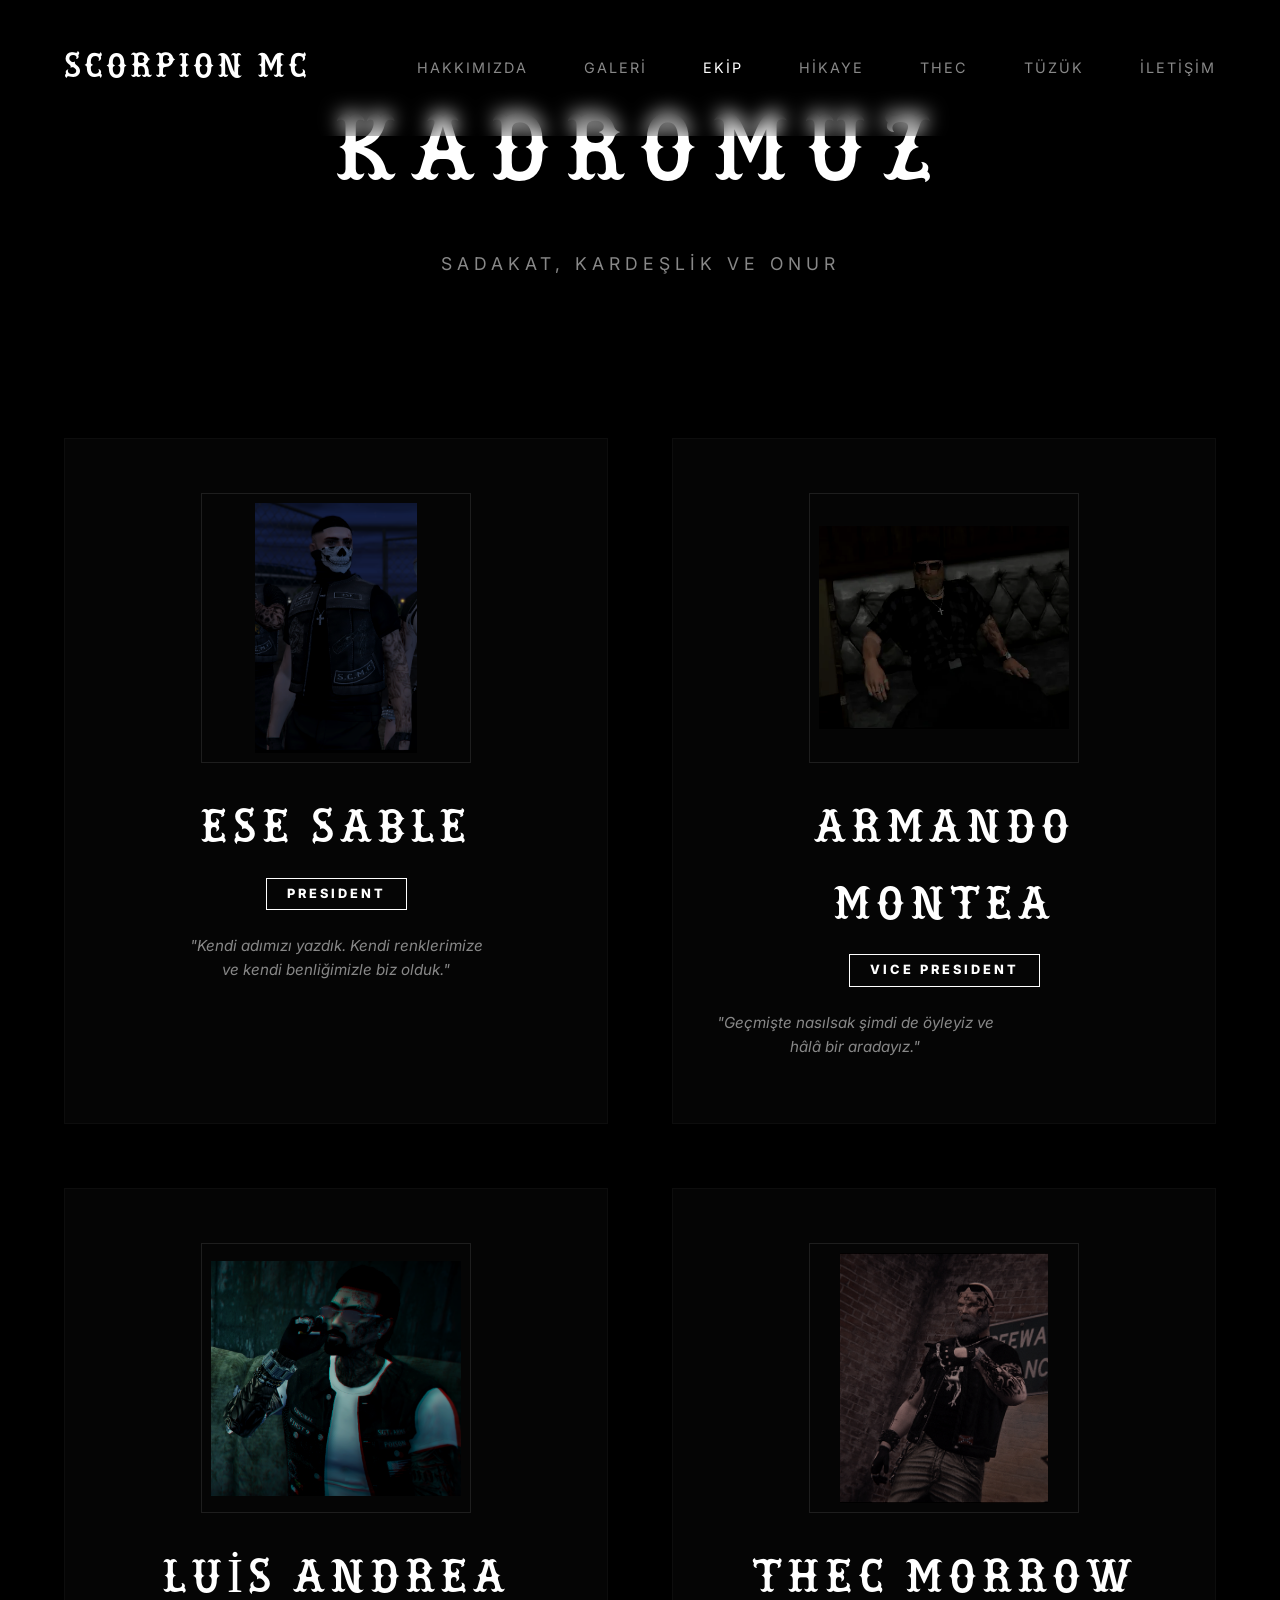
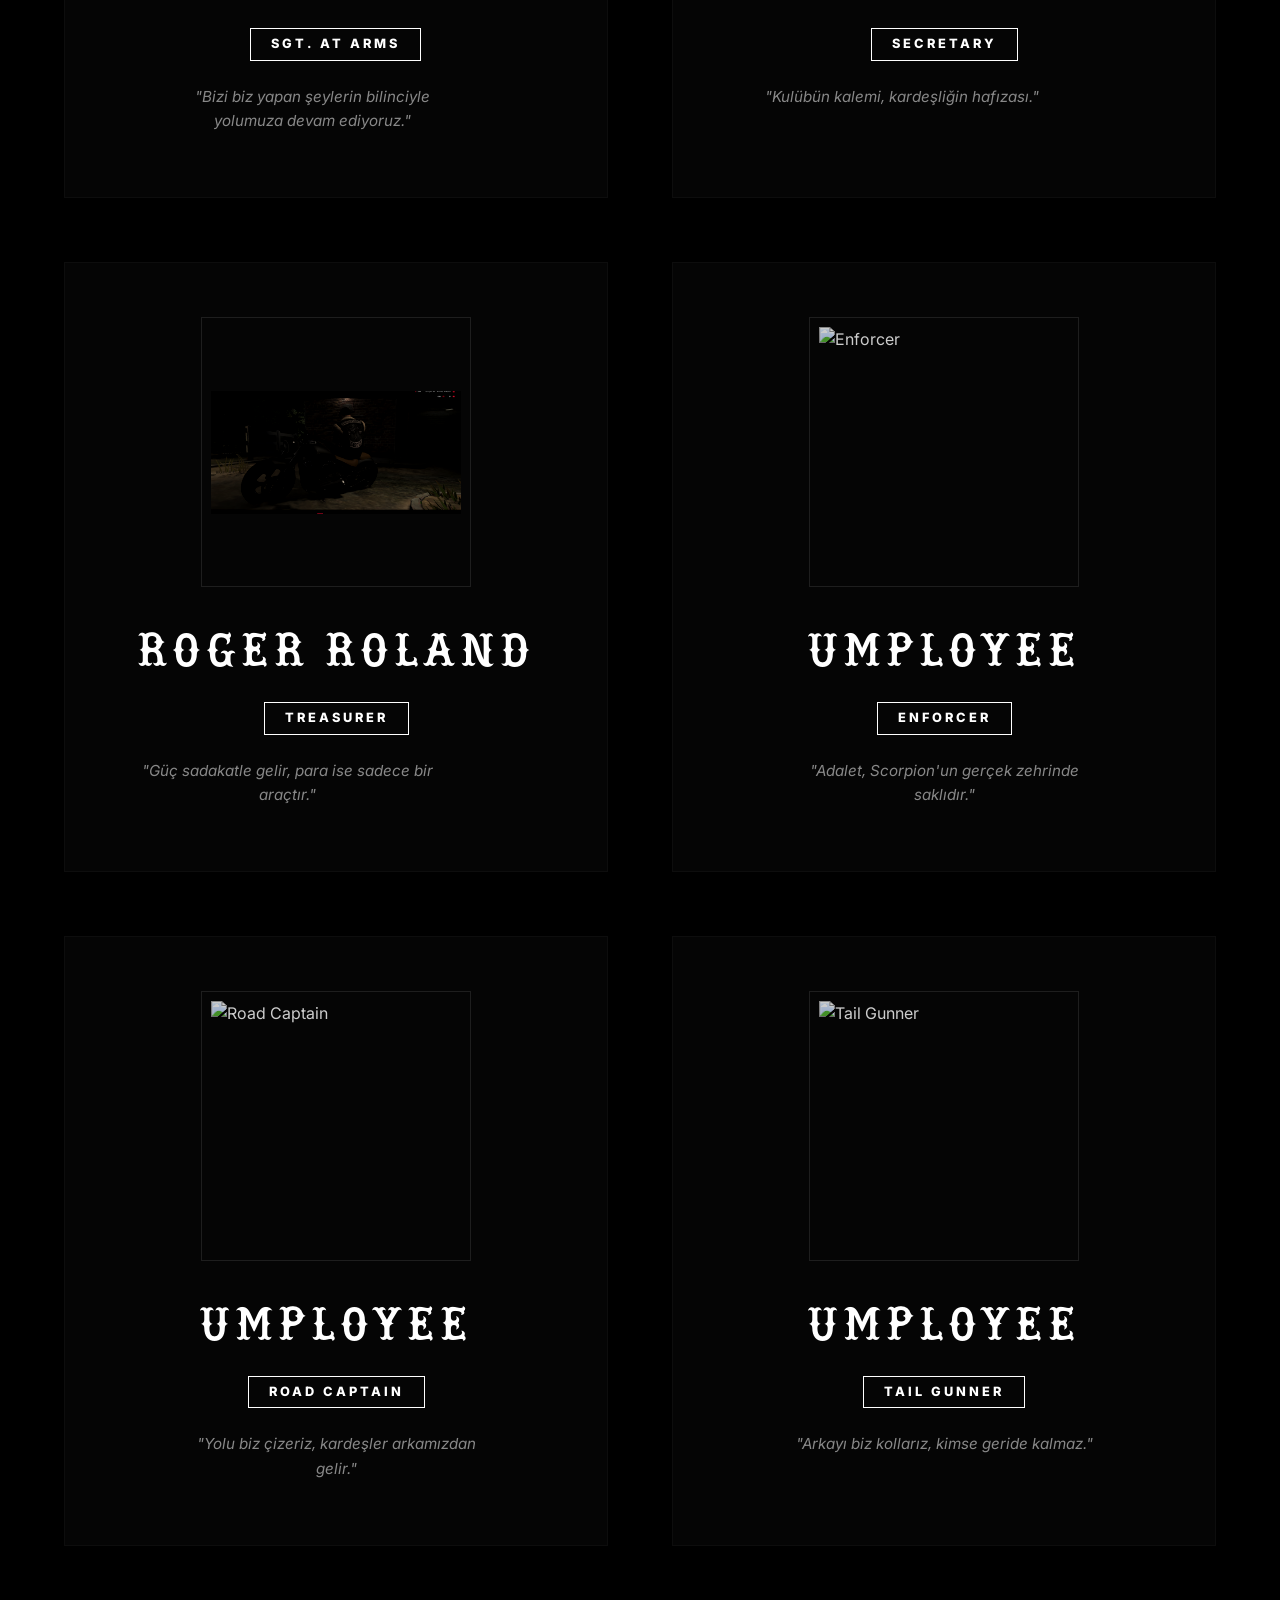
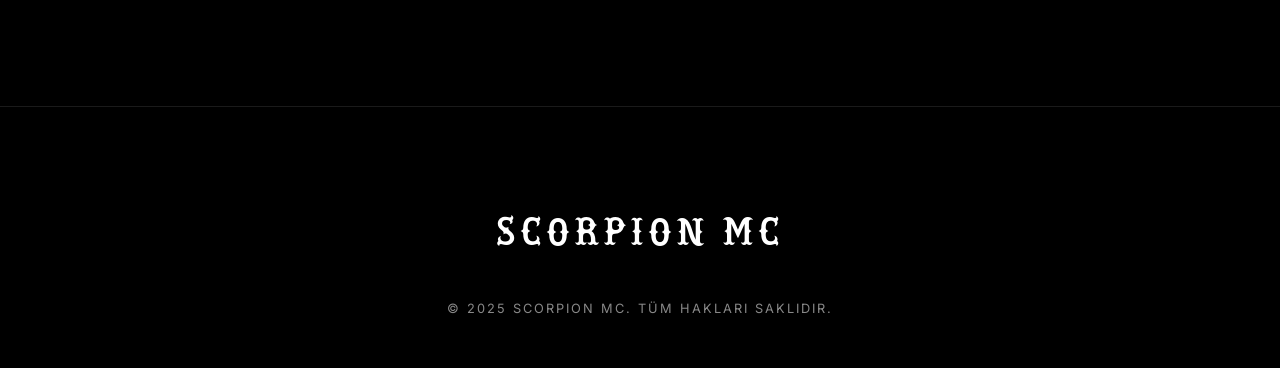
==== ekip.html @ d472d27c "ilk commit" ====
<!DOCTYPE html>
<html lang="tr">
<head>
    <meta charset="UTF-8">
    <meta name="viewport" content="width=device-width, initial-scale=1.0">
    <title>Ekip | Scorpion MC</title>
    <style>
        body {
            background-color: #000;
        }

        .team-header {
            text-align: center;
            margin-bottom: 10rem;
            padding-top: 5rem;
        }

        .team-header h1 {
            font-size: 6rem;
            letter-spacing: 15px;
            margin-bottom: 1rem;
        }

        .team-header p {
            color: var(--text-dim);
            letter-spacing: 5px;
            font-size: 1.1rem;
            text-transform: uppercase;
        }

        .team-grid {
            display: grid;
            grid-template-columns: repeat(auto-fit, minmax(400px, 1fr));
            gap: 4rem;
            padding-bottom: 10rem;
        }

        .member-card {
            position: relative;
            background: #050505;
            border: 1px solid rgba(255,255,255,0.03);
            overflow: hidden;
            transition: var(--transition);
            display: flex;
            flex-direction: column;
            align-items: center;
            padding: 4rem 2rem;
        }

        .member-card:hover {
            border-color: rgba(255,255,255,0.2);
            background: #0a0a0a;
            transform: translateY(-10px);
        }

        .member-portrait {
            width: 250px;
            height: 250px;
            margin-bottom: 2.5rem;
            position: relative;
            z-index: 1;
        }

        .member-portrait img {
            width: 100%;
            height: 100%;
            object-fit: contain;
            filter: contrast(1.1) brightness(0.8);
            transition: var(--transition);
        }

        .member-card:hover .member-portrait img {
            filter: contrast(1.2) brightness(1);
            transform: scale(1.05);
        }

        .member-portrait::before {
            content: '';
            position: absolute;
            inset: -10px;
            border: 1px solid rgba(255,255,255,0.1);
            z-index: -1;
            transition: var(--transition);
        }

        .member-card:hover .member-portrait::before {
            inset: -20px;
            border-color: rgba(255,255,255,0.3);
        }

        .member-info {
            text-align: center;
        }

        .member-info h3 {
            font-size: 3rem;
            margin-bottom: 0.5rem;
            letter-spacing: 5px;
        }

        .member-rank {
            display: inline-block;
            padding: 5px 20px;
            border: 1px solid white;
            font-size: 0.8rem;
            letter-spacing: 3px;
            font-weight: 800;
            margin-bottom: 1.5rem;
        }

        .member-bio {
            color: var(--text-dim);
            font-size: 0.95rem;
            line-height: 1.6;
            max-width: 300px;
            font-style: italic;
        }

        @media (max-width: 768px) {
            .team-grid { grid-template-columns: 1fr; }
            .team-header h1 { font-size: 4rem; }
            .member-portrait { width: 200px; height: 200px; }
        }
    </style>
  
  <link rel="modulepreload" crossorigin href="./assets/main-legacy-CbIhkxtE.js">
  <link rel="modulepreload" crossorigin href="./assets/style-legacy-toXfV2aB.js">
</head>
<body>
    <nav id="main-nav" class="scrolled">
        <div class="container nav-content">
            <a href="index.html" class="logo">SCORPION MC</a>
            <ul class="nav-links">
                <li><a href="index.html">Hakkımızda</a></li>
                <li><a href="galeri.html">Galeri</a></li>
                <li><a href="ekip.html" class="active">Ekip</a></li>
                <li><a href="hikaye.html">Hikaye</a></li>
                <li><a href="thec.html">TheC</a></li>
                <li><a href="tuzuk.html">Tüzük</a></li>
                <li><a href="iletisim.html">İletişim</a></li>
            </ul>
            <div class="menu-toggle">
                <span></span><span></span><span></span>
            </div>
        </div>
    </nav>

    <main class="container">
        <div class="team-header">
            <h1 class="reveal">KADROMUZ</h1>
            <p class="reveal">Sadakat, Kardeşlik ve Onur</p>
        </div>

        <div class="team-grid">
            <!-- 1. PRESIDENT -->
            <div class="member-card reveal">
                <div class="member-portrait">
                    <img src="assets/foto24.png" alt="President">
                </div>
                <div class="member-info">
                    <h3>ESE SABLE</h3>
                    <div class="member-rank">PRESIDENT</div>
                    <p class="member-bio">"Kendi adımızı yazdık. Kendi renklerimize ve kendi benliğimizle biz olduk."</p>
                </div>
            </div>

            <!-- 2. VICE PRESIDENT -->
            <div class="member-card reveal">
                <div class="member-portrait">
                    <img src="assets/armando.png" alt="Vice President">
                </div>
                <div class="member-info">
                    <h3>ARMANDO MONTEA</h3>
                    <div class="member-rank">VICE PRESIDENT</div>
                    <p class="member-bio">"Geçmişte nasılsak şimdi de öyleyiz ve hâlâ bir aradayız."</p>
                </div>
            </div>

            <!-- 3. SGT. AT ARMS -->
            <div class="member-card reveal">
                <div class="member-portrait">
                    <img src="assets/luis.png" alt="Sgt. at Arms">
                </div>
                <div class="member-info">
                    <h3>LUİS ANDREA</h3>
                    <div class="member-rank">SGT. AT ARMS</div>
                    <p class="member-bio">"Bizi biz yapan şeylerin bilinciyle yolumuza devam ediyoruz."</p>
                </div>
            </div>

            <!-- 4. SECRETARY -->
            <div class="member-card reveal">
                <div class="member-portrait">
                    <img src="assets/thec.png" alt="Secretary">
                </div>
                <div class="member-info">
                    <h3>THEC MORROW</h3>
                    <div class="member-rank">SECRETARY</div>
                    <p class="member-bio">"Kulübün kalemi, kardeşliğin hafızası."</p>
                </div>
            </div>

            <!-- 5. TREASURER -->
            <div class="member-card reveal">
                <div class="member-portrait">
                    <img src="assets/foto21.webp" alt="Treasurer">
                </div>
                <div class="member-info">
                    <h3>ROGER ROLAND</h3>
                    <div class="member-rank">TREASURER</div>
                    <p class="member-bio">"Güç sadakatle gelir, para ise sadece bir araçtır."</p>
                </div>
            </div>

            <!-- 6. ENFORCER -->
            <div class="member-card reveal">
                <div class="member-portrait">
                    <img src="assets/placeholder.png" alt="Enforcer">
                </div>
                <div class="member-info">
                    <h3>UMPLOYEE</h3>
                    <div class="member-rank">ENFORCER</div>
                    <p class="member-bio">"Adalet, Scorpion'un gerçek zehrinde saklıdır."</p>
                </div>
            </div>

            <!-- 7. ROAD CAPTAIN -->
            <div class="member-card reveal">
                <div class="member-portrait">
                    <img src="assets/placeholder.png" alt="Road Captain">
                </div>
                <div class="member-info">
                    <h3>UMPLOYEE</h3>
                    <div class="member-rank">ROAD CAPTAIN</div>
                    <p class="member-bio">"Yolu biz çizeriz, kardeşler arkamızdan gelir."</p>
                </div>
            </div>

            <!-- 8. TAIL GUNNER -->
            <div class="member-card reveal">
                <div class="member-portrait">
                    <img src="assets/placeholder.png" alt="Tail Gunner">
                </div>
                <div class="member-info">
                    <h3>UMPLOYEE</h3>
                    <div class="member-rank">TAIL GUNNER</div>
                    <p class="member-bio">"Arkayı biz kollarız, kimse geride kalmaz."</p>
                </div>
            </div>

        </div>
    </main>
    <footer>
        <div class="container">
            <div class="footer-logo brand-font">SCORPION MC</div>
            <p class="copyright">© 2025 SCORPION MC. TÜM HAKLARI SAKLIDIR.</p>
        </div>
    </footer>

    <script>
        const observer = new IntersectionObserver((entries) => {
            entries.forEach(entry => {
                if (entry.isIntersecting) {
                    entry.target.classList.add('visible');
                }
            });
        }, { threshold: 0.1 });

        document.querySelectorAll('.reveal').forEach(el => observer.observe(el));
    </script>
  <script crossorigin id="vite-legacy-polyfill" src="./assets/polyfills-legacy-XJe6vqej.js"></script>
  <script crossorigin id="vite-legacy-entry" data-src="./assets/ekip-legacy-Dz7WzJie.js">System.import(document.getElementById('vite-legacy-entry').getAttribute('data-src'))</script>
</body>
</html>
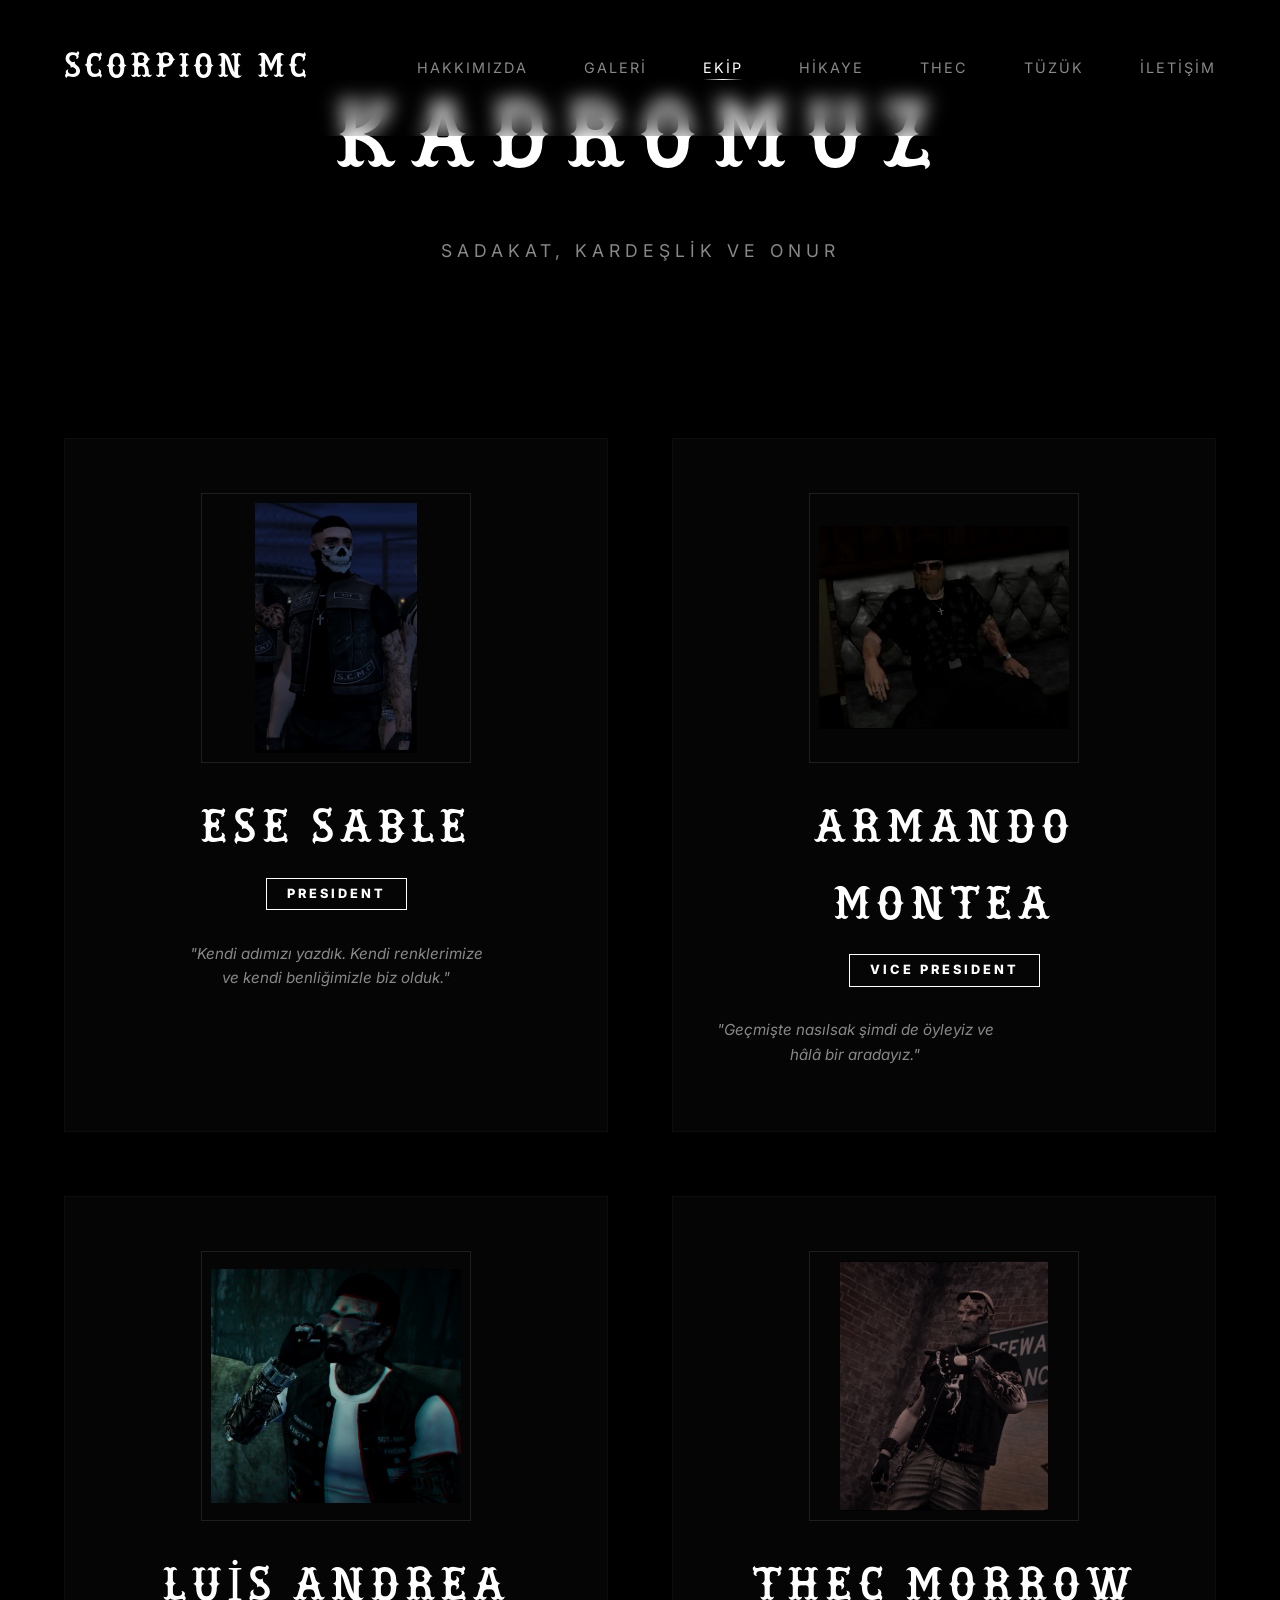
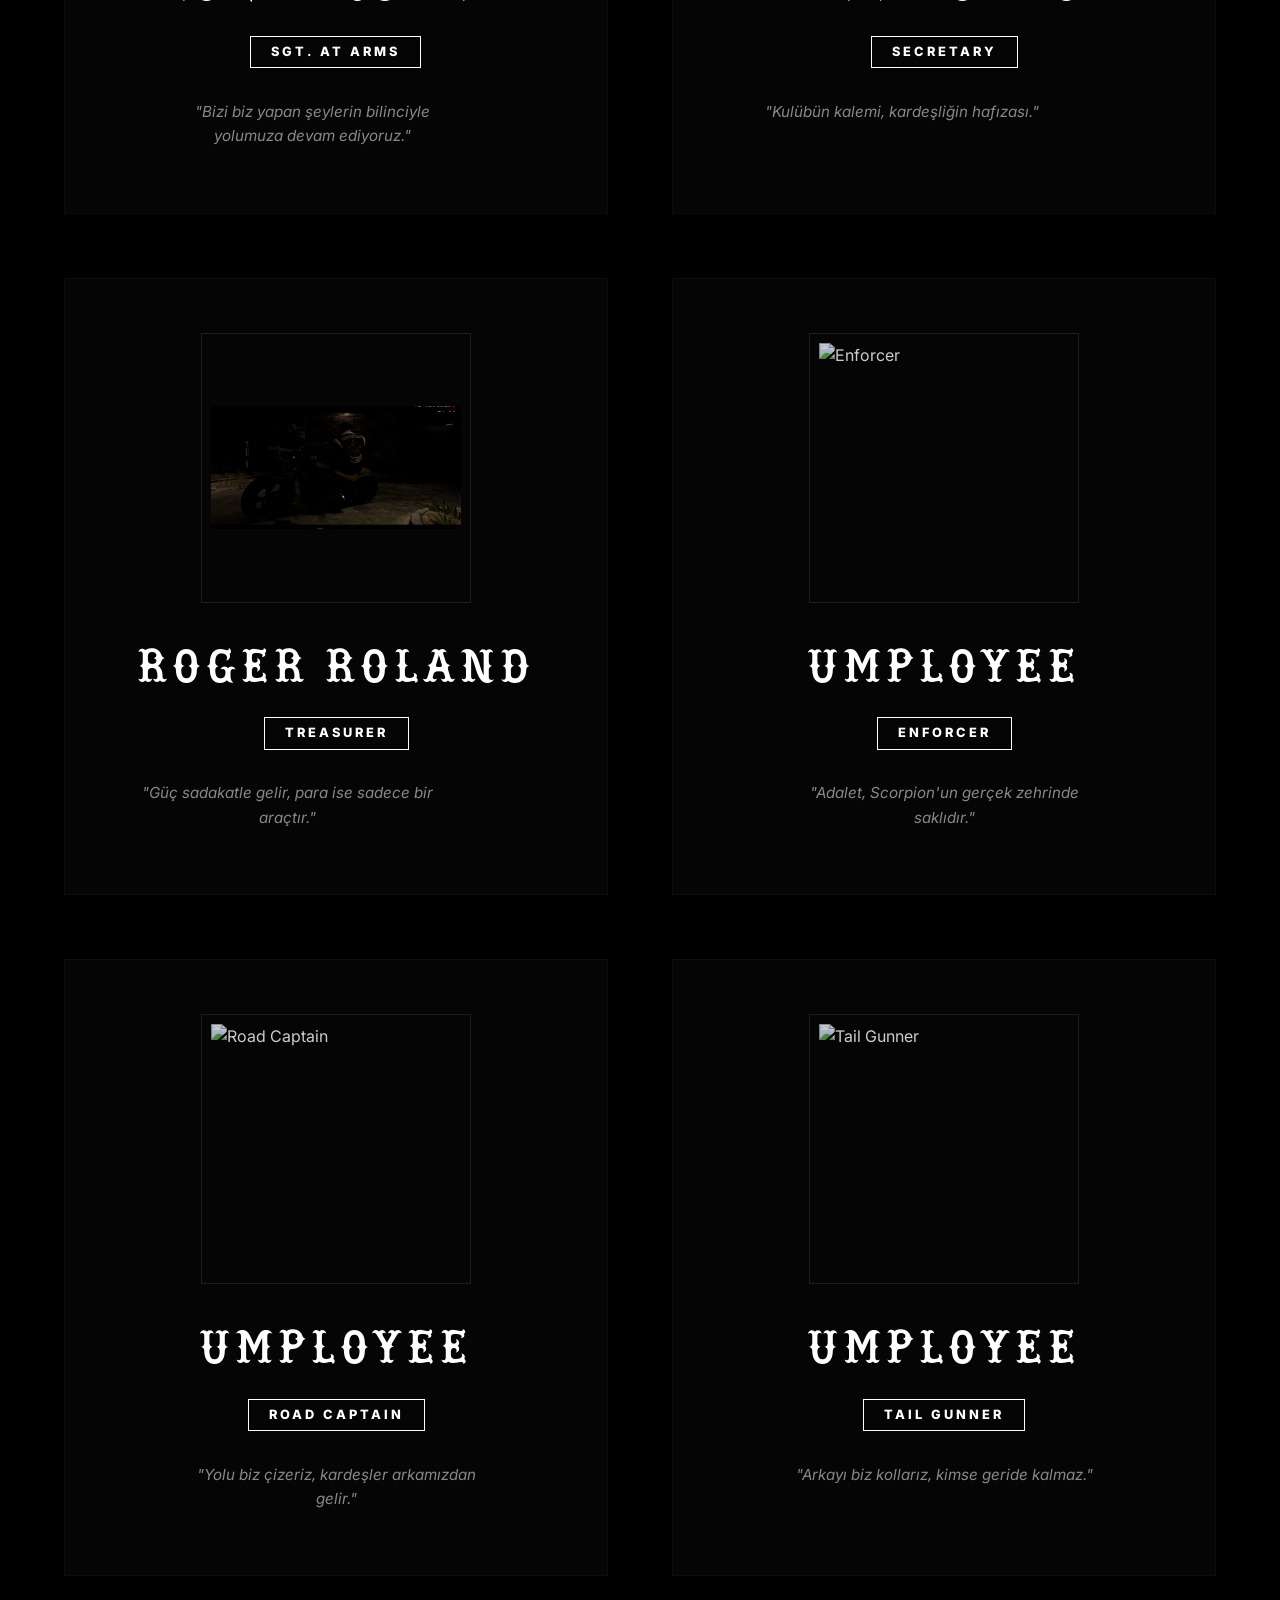
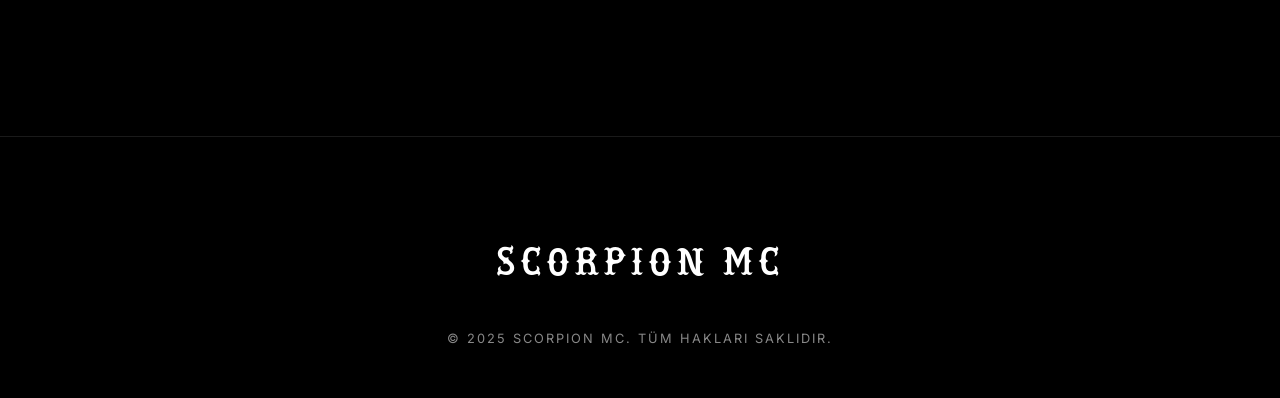
==== commit f9137745: "cloudinary glb" ====
--- a/ekip.html
+++ b/ekip.html
@@ -125,6 +125,8 @@
   
   <link rel="modulepreload" crossorigin href="./assets/main-legacy-CbIhkxtE.js">
   <link rel="modulepreload" crossorigin href="./assets/style-legacy-toXfV2aB.js">
+  <link rel="stylesheet" href="./assets/mobile.css">
+  <link rel="stylesheet" href="./assets/animations.css">
 </head>
 <body>
     <nav id="main-nav" class="scrolled">
@@ -270,5 +272,6 @@
     </script>
   <script crossorigin id="vite-legacy-polyfill" src="./assets/polyfills-legacy-XJe6vqej.js"></script>
   <script crossorigin id="vite-legacy-entry" data-src="./assets/ekip-legacy-Dz7WzJie.js">System.import(document.getElementById('vite-legacy-entry').getAttribute('data-src'))</script>
+  <script src="./assets/animations.js" defer></script>
 </body>
 </html>
--- a/assets/animations.css
+++ b/assets/animations.css
@@ -0,0 +1,663 @@
+/* =============================================
+   SCORPION MC — Premium Animations & UI Polish
+   Mevcut kodları bozmadan eklenen animasyonlar
+   ============================================= */
+
+/* ---- Keyframe Tanımları ---- */
+
+/* Yumuşak parlama efekti */
+@keyframes shimmer {
+    0% { background-position: -200% center; }
+    100% { background-position: 200% center; }
+}
+
+/* Süzülen parçacık efekti */
+@keyframes float {
+    0%, 100% { transform: translateY(0px); }
+    50% { transform: translateY(-10px); }
+}
+
+/* Nabız atışı */
+@keyframes glow-pulse {
+    0%, 100% { box-shadow: 0 0 5px rgba(255,255,255,0.1); }
+    50% { box-shadow: 0 0 20px rgba(255,255,255,0.15), 0 0 40px rgba(255,255,255,0.05); }
+}
+
+/* Yavaş dönen gradient */
+@keyframes gradient-rotate {
+    0% { background-position: 0% 50%; }
+    50% { background-position: 100% 50%; }
+    100% { background-position: 0% 50%; }
+}
+
+/* Fade in up - staggered */
+@keyframes fadeInUp {
+    from {
+        opacity: 0;
+        transform: translateY(40px);
+    }
+    to {
+        opacity: 1;
+        transform: translateY(0);
+    }
+}
+
+/* Fade in scale */
+@keyframes fadeInScale {
+    from {
+        opacity: 0;
+        transform: scale(0.92);
+    }
+    to {
+        opacity: 1;
+        transform: scale(1);
+    }
+}
+
+/* Subtle slide in from left */
+@keyframes slideInLeft {
+    from {
+        opacity: 0;
+        transform: translateX(-30px);
+    }
+    to {
+        opacity: 1;
+        transform: translateX(0);
+    }
+}
+
+/* Subtle slide in from right */
+@keyframes slideInRight {
+    from {
+        opacity: 0;
+        transform: translateX(30px);
+    }
+    to {
+        opacity: 1;
+        transform: translateX(0);
+    }
+}
+
+/* Border glow */
+@keyframes border-glow {
+    0%, 100% { border-color: rgba(255,255,255,0.05); }
+    50% { border-color: rgba(255,255,255,0.15); }
+}
+
+/* Shine sweep across button */
+@keyframes btn-shine {
+    0% { left: -100%; }
+    100% { left: 200%; }
+}
+
+/* Text reveal clip */
+@keyframes textReveal {
+    from { clip-path: inset(0 100% 0 0); }
+    to { clip-path: inset(0 0 0 0); }
+}
+
+/* Slow zoom for hero */
+@keyframes slowZoom {
+    0% { transform: scale(1); }
+    100% { transform: scale(1.08); }
+}
+
+/* Scroll indicator bounce */
+@keyframes scrollBounce {
+    0%, 100% { transform: translateY(0); opacity: 0.6; }
+    50% { transform: translateY(8px); opacity: 1; }
+}
+
+/* ============================================
+   GENEL - Geliştirilmiş Reveal Animasyonları
+   ============================================ */
+
+/* Reveal animasyonunu daha zengin hale getir */
+.reveal {
+    opacity: 0;
+    transform: translateY(30px);
+    transition: opacity 0.8s cubic-bezier(0.16, 1, 0.3, 1),
+                transform 0.8s cubic-bezier(0.16, 1, 0.3, 1) !important;
+}
+
+.reveal.visible {
+    opacity: 1;
+    transform: translateY(0) !important;
+}
+
+/* Staggered reveal delays (JS ile atanacak) */
+.reveal.delay-1 { transition-delay: 0.1s !important; }
+.reveal.delay-2 { transition-delay: 0.2s !important; }
+.reveal.delay-3 { transition-delay: 0.3s !important; }
+.reveal.delay-4 { transition-delay: 0.4s !important; }
+.reveal.delay-5 { transition-delay: 0.5s !important; }
+
+/* ============================================
+   NAV — Geliştirilmiş Navigasyon
+   ============================================ */
+
+/* Nav link hover alt çizgi animasyonu */
+.nav-links a {
+    position: relative;
+}
+
+.nav-links a::after {
+    content: '';
+    position: absolute;
+    bottom: -4px;
+    left: 50%;
+    width: 0;
+    height: 1px;
+    background: linear-gradient(90deg, transparent, #fff, transparent);
+    transition: all 0.4s cubic-bezier(0.25, 0.46, 0.45, 0.94);
+    transform: translateX(-50%);
+}
+
+.nav-links a:hover::after,
+.nav-links a.active::after {
+    width: 100%;
+}
+
+/* Logo hover parlaması */
+.logo {
+    transition: all 0.4s ease !important;
+    position: relative;
+}
+
+.logo:hover {
+    text-shadow: 0 0 20px rgba(255,255,255,0.4), 0 0 40px rgba(255,255,255,0.1);
+}
+
+/* Nav scroll geçişi daha smooth */
+nav {
+    transition: all 0.6s cubic-bezier(0.16, 1, 0.3, 1) !important;
+}
+
+/* ============================================
+   HERO — Video Arka Plan Geliştirmeleri
+   ============================================ */
+
+/* Video arka plan yavaş zoom */
+.video-bg {
+    animation: slowZoom 25s ease-in-out infinite alternate;
+}
+
+/* Hero overlay gradient daha dramatik */
+.hero-overlay {
+    background: radial-gradient(
+        ellipse at center,
+        transparent 0%,
+        rgba(0,0,0,0.3) 30%,
+        rgba(0,0,0,0.7) 60%,
+        rgba(0,0,0,0.95) 100%
+    ) !important;
+}
+
+/* Hero başlık ve logo animasyonu */
+#hero .container {
+    animation: fadeInScale 1.5s cubic-bezier(0.16, 1, 0.3, 1) both;
+}
+
+#hero .container img {
+    animation: float 5s ease-in-out infinite;
+}
+
+#hero .container h1 {
+    text-shadow: 0 0 60px rgba(255,255,255,0.15);
+    animation: fadeInUp 1.2s cubic-bezier(0.16, 1, 0.3, 1) 0.3s both;
+}
+
+#hero .container p {
+    animation: fadeInUp 1.2s cubic-bezier(0.16, 1, 0.3, 1) 0.6s both;
+}
+
+/* ============================================
+   GLASS CARD — Premium Cam Efekti
+   ============================================ */
+
+.glass-card {
+    position: relative;
+    overflow: hidden;
+    transition: all 0.5s cubic-bezier(0.16, 1, 0.3, 1) !important;
+    animation: glow-pulse 4s ease-in-out infinite;
+}
+
+/* Glass card üstüne ışık geçişi efekti */
+.glass-card::before {
+    content: '';
+    position: absolute;
+    top: 0;
+    left: -100%;
+    width: 50%;
+    height: 100%;
+    background: linear-gradient(
+        90deg,
+        transparent,
+        rgba(255,255,255,0.03),
+        transparent
+    );
+    transition: left 0.8s ease;
+    z-index: 1;
+    pointer-events: none;
+}
+
+.glass-card:hover::before {
+    left: 200%;
+}
+
+.glass-card:hover {
+    transform: translateY(-5px);
+    box-shadow: 0 20px 60px rgba(0,0,0,0.5), 0 0 30px rgba(255,255,255,0.03);
+}
+
+/* ============================================
+   BUTON — Premium Buton Animasyonları
+   ============================================ */
+
+.btn-primary {
+    position: relative;
+    overflow: hidden;
+    transition: all 0.4s cubic-bezier(0.16, 1, 0.3, 1) !important;
+}
+
+/* Buton shine efekti */
+.btn-primary::after {
+    content: '';
+    position: absolute;
+    top: 0;
+    left: -100%;
+    width: 60%;
+    height: 100%;
+    background: linear-gradient(
+        90deg,
+        transparent,
+        rgba(255,255,255,0.4),
+        transparent
+    );
+    transition: none;
+    pointer-events: none;
+}
+
+.btn-primary:hover::after {
+    animation: btn-shine 0.6s ease forwards;
+}
+
+.btn-primary:hover {
+    transform: translateY(-3px) !important;
+    box-shadow: 0 10px 30px rgba(255,255,255,0.1);
+    letter-spacing: 4px;
+}
+
+.btn-primary:active {
+    transform: translateY(-1px) !important;
+    box-shadow: 0 5px 15px rgba(255,255,255,0.05);
+}
+
+/* ============================================
+   GALERİ — Fotoğraf Hover Geliştirmeleri
+   ============================================ */
+
+.gallery-item {
+    transition: all 0.5s cubic-bezier(0.16, 1, 0.3, 1) !important;
+}
+
+.gallery-item:hover {
+    transform: translateY(-5px);
+    box-shadow: 0 20px 50px rgba(0,0,0,0.8);
+}
+
+.gallery-item img {
+    transition: all 0.7s cubic-bezier(0.16, 1, 0.3, 1) !important;
+}
+
+.gallery-item:hover img {
+    transform: scale(1.08) !important;
+}
+
+/* Gallery item VIEW yazısı daha stilize */
+.gallery-item::after {
+    font-size: 1.2rem !important;
+    letter-spacing: 6px !important;
+    text-shadow: 0 0 20px rgba(255,255,255,0.5);
+    transition: all 0.5s cubic-bezier(0.16, 1, 0.3, 1) !important;
+    transform: translate(-50%, -50%) translateY(10px) !important;
+}
+
+.gallery-item:hover::after {
+    opacity: 1 !important;
+    transform: translate(-50%, -50%) translateY(0) !important;
+}
+
+/* Lightbox geliştirme */
+#lightbox img {
+    transition: all 0.4s cubic-bezier(0.16, 1, 0.3, 1);
+    animation: fadeInScale 0.4s ease both;
+}
+
+/* ============================================
+   EKİP — Üye Kartı Geliştirmeleri
+   ============================================ */
+
+.member-card {
+    transition: all 0.5s cubic-bezier(0.16, 1, 0.3, 1) !important;
+}
+
+.member-card:hover {
+    box-shadow: 0 25px 60px rgba(0,0,0,0.6);
+}
+
+/* Portrait glow on hover */
+.member-card:hover .member-portrait img {
+    filter: contrast(1.2) brightness(1.1) !important;
+}
+
+.member-card:hover .member-portrait::before {
+    box-shadow: 0 0 30px rgba(255,255,255,0.05);
+}
+
+/* Rank badge animasyonu */
+.member-rank {
+    transition: all 0.4s cubic-bezier(0.16, 1, 0.3, 1);
+    position: relative;
+    overflow: hidden;
+}
+
+.member-card:hover .member-rank {
+    background: rgba(255,255,255,0.05);
+    letter-spacing: 5px;
+}
+
+/* ============================================
+   HİKAYE — Timeline Geliştirmeleri
+   ============================================ */
+
+/* Timeline çizgisi gradient */
+.tree-line {
+    background: linear-gradient(
+        180deg,
+        transparent 0%,
+        rgba(255,255,255,0.2) 10%,
+        rgba(255,255,255,0.2) 90%,
+        transparent 100%
+    ) !important;
+}
+
+/* Node noktası parlama */
+.node-point {
+    transition: all 0.5s cubic-bezier(0.16, 1, 0.3, 1) !important;
+}
+
+/* Node content hover daha dramatik */
+.tree-node:hover .node-content {
+    box-shadow: 0 20px 50px rgba(0,0,0,0.7), 0 0 20px rgba(255,255,255,0.02) !important;
+}
+
+/* Sol/sağ node'lar farklı yönlerden gelsin */
+.node-content.left {
+    transform: translateX(0);
+    transition: all 0.8s cubic-bezier(0.16, 1, 0.3, 1) !important;
+}
+
+.node-content.right {
+    transform: translateX(0);
+    transition: all 0.8s cubic-bezier(0.16, 1, 0.3, 1) !important;
+}
+
+/* Timeline connector line animasyonu */
+.node-content::before {
+    transition: all 0.5s cubic-bezier(0.16, 1, 0.3, 1) !important;
+}
+
+.tree-node:hover .node-content::before {
+    background: rgba(255,255,255,0.5) !important;
+    box-shadow: 0 0 10px rgba(255,255,255,0.2);
+}
+
+/* Present day özel animasyon */
+.tree-node.present-day .node-content {
+    animation: border-glow 3s ease-in-out infinite;
+}
+
+.present-title {
+    text-shadow: 0 0 30px rgba(255,255,255,0.2);
+}
+
+/* ============================================
+   İLETİŞİM — Kart Geliştirmeleri
+   ============================================ */
+
+.contact-card {
+    transition: all 0.5s cubic-bezier(0.16, 1, 0.3, 1) !important;
+    position: relative;
+    overflow: hidden;
+}
+
+/* İletişim kartı üzerine gelinince üst border glow */
+.contact-card::before {
+    content: '';
+    position: absolute;
+    top: 0;
+    left: 0;
+    width: 100%;
+    height: 2px;
+    background: linear-gradient(90deg, transparent, rgba(255,255,255,0.4), transparent);
+    transform: scaleX(0);
+    transition: transform 0.6s cubic-bezier(0.16, 1, 0.3, 1);
+}
+
+.contact-card:hover::before {
+    transform: scaleX(1);
+}
+
+.contact-card:hover {
+    box-shadow: 0 25px 60px rgba(0,0,0,0.6);
+}
+
+/* Contact icon animasyonu */
+.contact-icon {
+    transition: all 0.5s cubic-bezier(0.16, 1, 0.3, 1);
+}
+
+.contact-card:hover .contact-icon {
+    transform: scale(1.15) rotate(5deg);
+    text-shadow: 0 0 25px rgba(255,255,255,0.3);
+}
+
+/* Social link hover */
+.social-list li a {
+    transition: all 0.4s cubic-bezier(0.16, 1, 0.3, 1) !important;
+}
+
+.social-list li a:hover {
+    text-shadow: 0 0 15px rgba(255,255,255,0.3);
+}
+
+/* ============================================
+   TÜZÜK — Kitap Geliştirmeleri
+   ============================================ */
+
+/* Nav butonları daha etkileyici */
+.nav-btn {
+    transition: all 0.4s cubic-bezier(0.16, 1, 0.3, 1) !important;
+}
+
+.nav-btn:hover {
+    transform: translateY(-50%) scale(1.1) !important;
+    box-shadow: 0 0 30px rgba(255,255,255,0.15) !important;
+}
+
+.nav-btn:active {
+    transform: translateY(-50%) scale(0.95) !important;
+}
+
+/* ============================================
+   THEC — Model Viewer Geliştirmeleri
+   ============================================ */
+
+.viewer-info h1 {
+    text-shadow: 0 0 40px rgba(255,255,255,0.1);
+}
+
+/* ============================================
+   FOOTER — Footer Geliştirmeleri
+   ============================================ */
+
+.footer-logo {
+    transition: all 0.4s ease;
+}
+
+.footer-logo:hover {
+    text-shadow: 0 0 30px rgba(255,255,255,0.3);
+    letter-spacing: 6px;
+}
+
+.footer-links a {
+    position: relative;
+    transition: all 0.3s ease !important;
+}
+
+.footer-links a::after {
+    content: '';
+    position: absolute;
+    bottom: -2px;
+    left: 50%;
+    width: 0;
+    height: 1px;
+    background: white;
+    transform: translateX(-50%);
+    transition: width 0.3s ease;
+}
+
+.footer-links a:hover::after {
+    width: 100%;
+}
+
+.footer-links a:hover {
+    color: #fff !important;
+}
+
+/* ============================================
+   SECTION DIVIDER — Bölüm Geçiş Efekti
+   ============================================ */
+
+.section-padding {
+    position: relative;
+}
+
+/* ============================================
+   GENEL — Smooth Scroll ve Küçük Dokunuşlar
+   ============================================ */
+
+/* Daha smooth scroll davranışı */
+html {
+    scroll-behavior: smooth;
+}
+
+/* Tüm görsellerde yumuşak yükleme */
+img {
+    transition: opacity 0.4s ease;
+}
+
+/* Selection rengi marka ile uyumlu */
+::selection {
+    background: rgba(255,255,255,0.2);
+    color: #fff;
+}
+
+::-moz-selection {
+    background: rgba(255,255,255,0.2);
+    color: #fff;
+}
+
+/* Scrollbar stilize */
+::-webkit-scrollbar {
+    width: 6px;
+}
+
+::-webkit-scrollbar-track {
+    background: #000;
+}
+
+::-webkit-scrollbar-thumb {
+    background: rgba(255,255,255,0.15);
+    border-radius: 3px;
+}
+
+::-webkit-scrollbar-thumb:hover {
+    background: rgba(255,255,255,0.3);
+}
+
+/* ============================================
+   CURSOR FOLLOW GLOW (JS ile aktif edilecek)
+   ============================================ */
+
+.cursor-glow {
+    position: fixed;
+    width: 300px;
+    height: 300px;
+    background: radial-gradient(circle, rgba(255,255,255,0.03) 0%, transparent 70%);
+    border-radius: 50%;
+    pointer-events: none;
+    z-index: 9999;
+    transform: translate(-50%, -50%);
+    transition: opacity 0.3s ease;
+    opacity: 0;
+    mix-blend-mode: screen;
+}
+
+.cursor-glow.active {
+    opacity: 1;
+}
+
+/* ============================================
+   PAGE TRANSITION OVERLAY
+   ============================================ */
+
+.page-loader {
+    position: fixed;
+    top: 0;
+    left: 0;
+    width: 100%;
+    height: 100%;
+    background: #000;
+    z-index: 10000;
+    display: flex;
+    justify-content: center;
+    align-items: center;
+    transition: opacity 0.6s ease, visibility 0.6s ease;
+}
+
+.page-loader.loaded {
+    opacity: 0;
+    visibility: hidden;
+    pointer-events: none;
+}
+
+.page-loader .loader-logo {
+    font-family: 'Hessian', serif;
+    font-size: 2rem;
+    color: white;
+    letter-spacing: 8px;
+    animation: fadeInScale 0.8s ease both;
+}
+
+/* ============================================
+   MOBILE NAV ENHANCED ANIMATION
+   ============================================ */
+@media (max-width: 1024px) {
+    .nav-links {
+        transition: opacity 0.4s ease, visibility 0.4s ease !important;
+    }
+
+    .nav-links.active a {
+        animation: fadeInUp 0.5s cubic-bezier(0.16, 1, 0.3, 1) both;
+    }
+
+    .nav-links.active li:nth-child(1) a { animation-delay: 0.05s; }
+    .nav-links.active li:nth-child(2) a { animation-delay: 0.1s; }
+    .nav-links.active li:nth-child(3) a { animation-delay: 0.15s; }
+    .nav-links.active li:nth-child(4) a { animation-delay: 0.2s; }
+    .nav-links.active li:nth-child(5) a { animation-delay: 0.25s; }
+    .nav-links.active li:nth-child(6) a { animation-delay: 0.3s; }
+    .nav-links.active li:nth-child(7) a { animation-delay: 0.35s; }
+}
